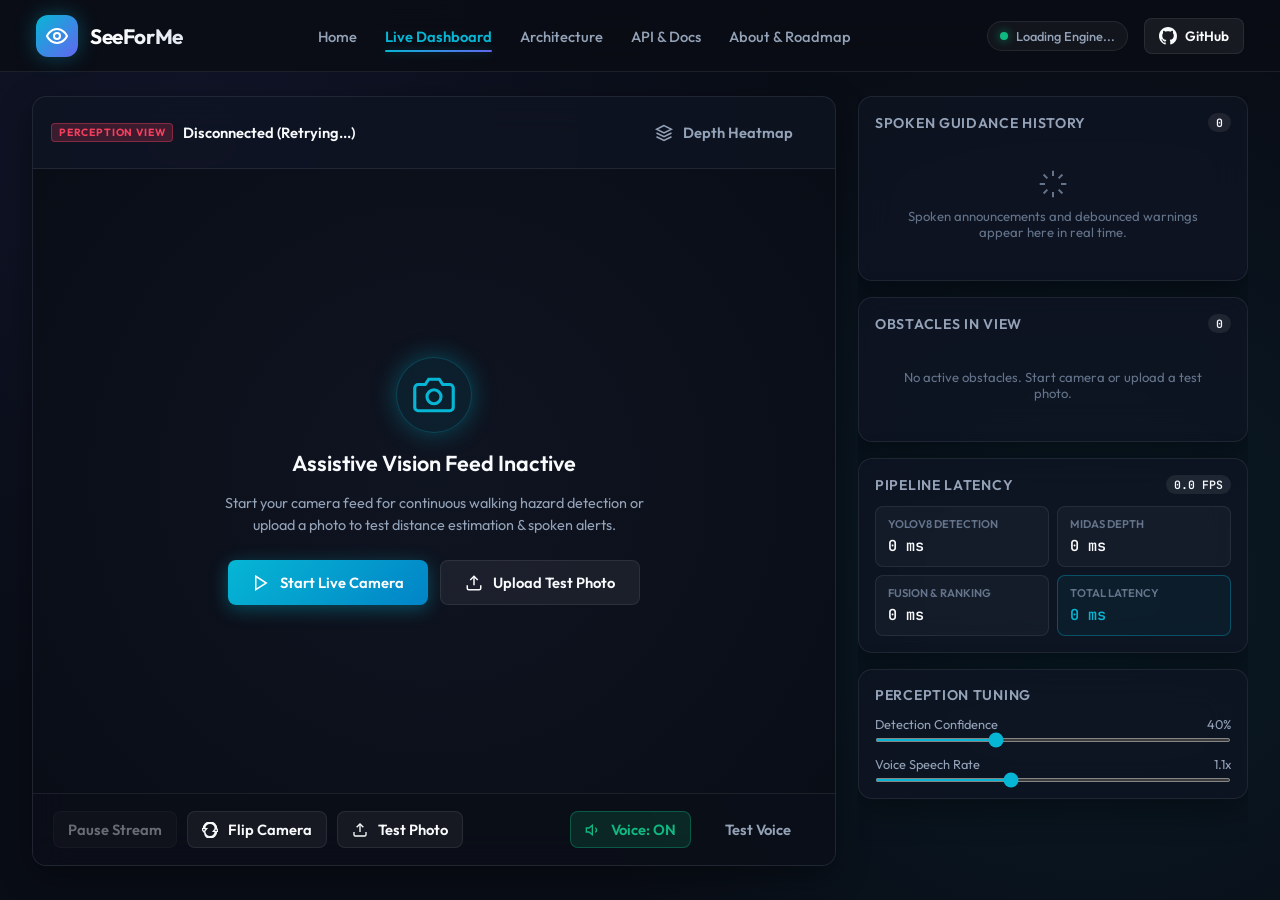
==== frontend/dashboard.html @ f96aa637 "feat: Add multi-page web platform and fix test image preview layer" ====
<!DOCTYPE html>
<html lang="en">
<head>
  <meta charset="UTF-8">
  <meta name="viewport" content="width=device-width, initial-scale=1.0">
  <title>Live Perception Console — SeeForMe</title>
  <link rel="preconnect" href="https://fonts.googleapis.com">
  <link rel="preconnect" href="https://fonts.gstatic.com" crossorigin>
  <link href="https://fonts.googleapis.com/css2?family=Outfit:wght@300;400;500;600;700&family=JetBrains+Mono:wght@400;500;600&display=swap" rel="stylesheet">
  <link rel="stylesheet" href="style.css">
</head>
<body class="page-wrapper">
  <!-- Global Top Navigation -->
  <header class="site-nav">
    <a href="index.html" class="brand-link">
      <div class="brand-icon">
        <svg width="24" height="24" viewBox="0 0 24 24" fill="none" stroke="currentColor" stroke-width="2">
          <path d="M2 12s3-7 10-7 10 7 10 7-3 7-10 7-10-7-10-7Z"/>
          <circle cx="12" cy="12" r="3"/>
        </svg>
      </div>
      <div class="brand-text">
        <h1>SeeForMe</h1>
      </div>
    </a>

    <ul class="nav-links" id="nav-links">
      <li><a href="index.html" class="nav-link">Home</a></li>
      <li><a href="dashboard.html" class="nav-link active">Live Dashboard</a></li>
      <li><a href="architecture.html" class="nav-link">Architecture</a></li>
      <li><a href="docs.html" class="nav-link">API & Docs</a></li>
      <li><a href="about.html" class="nav-link">About & Roadmap</a></li>
    </ul>

    <div class="nav-actions">
      <div class="status-pill" id="engine-status-pill">
        <span class="status-dot online" id="conn-dot"></span>
        <span id="hw-name">Loading Engine...</span>
      </div>
      <a href="https://github.com/jigyasaG01/SeeForMe" target="_blank" rel="noopener noreferrer" class="github-btn">
        <svg width="18" height="18" viewBox="0 0 24 24" fill="currentColor">
          <path d="M12 0C5.37 0 0 5.37 0 12c0 5.31 3.435 9.795 8.205 11.385.6.105.825-.255.825-.57 0-.285-.015-1.23-.015-2.235-3.015.555-3.795-.735-4.035-1.41-.135-.345-.72-1.41-1.23-1.695-.42-.225-1.02-.78-.015-.795.945-.015 1.62.87 1.845 1.23 1.08 1.815 2.805 1.305 3.495.99.105-.78.42-1.305.765-1.605-2.67-.3-5.46-1.335-5.46-5.925 0-1.305.465-2.385 1.23-3.225-.12-.3-.54-1.53.12-3.18 0 0 1.005-.315 3.3 1.23.96-.27 1.98-.405 3-.405s2.04.135 3 .405c2.295-1.56 3.3-1.23 3.3-1.23.66 1.65.24 2.88.12 3.18.765.84 1.23 1.905 1.23 3.225 0 4.605-2.805 5.625-5.475 5.925.435.375.81 1.095.81 2.22 0 1.605-.015 2.895-.015 3.3 0 .315.225.69.825.57A12.02 12.02 0 0024 12c0-6.63-5.37-12-12-12z"/>
        </svg>
        <span>GitHub</span>
      </a>
      <button class="mobile-menu-btn" id="mobile-menu-btn" aria-label="Toggle Menu">
        <svg width="24" height="24" viewBox="0 0 24 24" fill="none" stroke="currentColor" stroke-width="2">
          <line x1="3" y1="12" x2="21" y2="12"/>
          <line x1="3" y1="6" x2="21" y2="6"/>
          <line x1="3" y1="18" x2="21" y2="18"/>
        </svg>
      </button>
    </div>
  </header>

  <!-- Main Workspace Grid -->
  <main class="dashboard-main">
    <!-- Left: Vision Feeds Area -->
    <section class="viewport-section">
      <div class="video-container glass-panel">
        <div class="viewport-header">
          <div class="feed-title">
            <span class="live-tag">PERCEPTION VIEW</span>
            <span id="conn-status">Server Ready</span>
          </div>
          <div class="viewport-actions">
            <button id="toggle-depth-btn" class="btn btn-ghost" title="Toggle Depth Map Overlay">
              <svg width="18" height="18" viewBox="0 0 24 24" fill="none" stroke="currentColor" stroke-width="2">
                <polygon points="12 2 2 7 12 12 22 7 12 2"/>
                <polyline points="2 17 12 22 22 17"/>
                <polyline points="2 12 12 17 22 12"/>
              </svg>
              <span>Depth Heatmap</span>
            </button>
          </div>
        </div>

        <!-- Video, Preview Image & Overlay Canvas Container -->
        <div class="media-stage" id="media-stage">
          <video id="webcam" playsinline autoplay muted></video>
          <!-- Dedicated uploaded test image background layer -->
          <img id="preview-img" alt="Test Image Preview" />
          <!-- Depth colormap heatmap overlay -->
          <img id="depth-img" alt="Depth Heatmap" />
          <!-- Transparent bounding box & corridor canvas -->
          <canvas id="overlay-canvas"></canvas>

          <!-- Idle Cover -->
          <div class="viewport-idle-cover" id="idle-cover">
            <div class="idle-content">
              <div class="idle-icon-ring">
                <svg width="42" height="42" viewBox="0 0 24 24" fill="none" stroke="currentColor" stroke-width="1.8">
                  <path d="M23 19a2 2 0 0 1-2 2H3a2 2 0 0 1-2-2V8a2 2 0 0 1 2-2h4l2-3h6l2 3h4a2 2 0 0 1 2 2z"/>
                  <circle cx="12" cy="13" r="4"/>
                </svg>
              </div>
              <h3>Assistive Vision Feed Inactive</h3>
              <p>Start your camera feed for continuous walking hazard detection or upload a photo to test distance estimation & spoken alerts.</p>
              <div class="idle-actions">
                <button id="start-cam-btn" class="btn btn-primary">
                  <svg width="18" height="18" viewBox="0 0 24 24" fill="none" stroke="currentColor" stroke-width="2">
                    <polygon points="5 3 19 12 5 21 5 3"/>
                  </svg>
                  <span>Start Live Camera</span>
                </button>
                <label class="btn btn-secondary file-upload-btn">
                  <input type="file" id="file-input" accept="image/*" style="display:none;">
                  <svg width="18" height="18" viewBox="0 0 24 24" fill="none" stroke="currentColor" stroke-width="2">
                    <path d="M21 15v4a2 2 0 0 1-2 2H5a2 2 0 0 1-2-2v-4"/>
                    <polyline points="17 8 12 3 7 8"/>
                    <line x1="12" y1="3" x2="12" y2="15"/>
                  </svg>
                  <span>Upload Test Photo</span>
                </label>
              </div>
            </div>
          </div>

          <!-- Active Voice Toast Banner -->
          <div class="voice-alert-banner" id="voice-toast" style="display:none;">
            <div class="speaker-icon pulse">
              <svg width="22" height="22" viewBox="0 0 24 24" fill="none" stroke="currentColor" stroke-width="2">
                <polygon points="11 5 6 9 2 9 2 15 6 15 11 19 11 5"/>
                <path d="M19.07 4.93a10 10 0 0 1 0 14.14M15.54 8.46a5 5 0 0 1 0 7.07"/>
              </svg>
            </div>
            <div class="toast-content">
              <span class="toast-title">VOICE ALERT</span>
              <span class="toast-text" id="voice-toast-msg">Caution: Obstacle detected.</span>
            </div>
          </div>
        </div>

        <!-- Bottom Control Bar -->
        <div class="feed-controls">
          <div class="control-group">
            <button id="cam-toggle-stream-btn" class="btn btn-control" disabled>
              <span id="cam-toggle-text">Pause Stream</span>
            </button>
            <button id="cam-flip-btn" class="btn btn-control" title="Switch Front/Back Camera">
              <svg width="16" height="16" viewBox="0 0 24 24" fill="none" stroke="currentColor" stroke-width="2">
                <path d="M20 10c0-4.418-3.582-8-8-8s-8 3.582-8 8h3l-4 5-4-5h3c0-5.523 4.477-10 10-10s10 4.477 10 10z"/>
                <path d="M4 14c0 4.418 3.582 8 8 8s8-3.582 8-8h-3l4-5 4 5h-3c0 5.523-4.477 10-10 10S4 19.523 4 14z"/>
              </svg>
              <span>Flip Camera</span>
            </button>
            <label class="btn btn-control" title="Upload another test photo">
              <input type="file" id="file-input-inline" accept="image/*" style="display:none;" onchange="document.getElementById('file-input').files = this.files; document.getElementById('file-input').dispatchEvent(new Event('change'))">
              <svg width="16" height="16" viewBox="0 0 24 24" fill="none" stroke="currentColor" stroke-width="2">
                <path d="M21 15v4a2 2 0 0 1-2 2H5a2 2 0 0 1-2-2v-4"/>
                <polyline points="17 8 12 3 7 8"/>
                <line x1="12" y1="3" x2="12" y2="15"/>
              </svg>
              <span>Test Photo</span>
            </label>
          </div>

          <div class="control-group audio-controls">
            <button id="audio-toggle-btn" class="btn btn-control active-audio" title="Toggle Spoken Speech">
              <svg width="16" height="16" viewBox="0 0 24 24" fill="none" stroke="currentColor" stroke-width="2">
                <polygon points="11 5 6 9 2 9 2 15 6 15 11 19 11 5"/>
                <path d="M15.54 8.46a5 5 0 0 1 0 7.07"/>
              </svg>
              <span id="audio-btn-text">Voice: ON</span>
            </button>
            <button id="test-speech-btn" class="btn btn-ghost" title="Test Web Speech Synthesis">
              <span>Test Voice</span>
            </button>
          </div>
        </div>
      </div>
    </section>

    <!-- Right: Telemetry, Alerts & Settings -->
    <aside class="sidebar-section">
      <!-- Spoken Alerts Log Card -->
      <div class="card glass-panel alerts-card">
        <div class="card-header">
          <h3>Spoken Guidance History</h3>
          <span class="count-badge" id="alerts-count">0</span>
        </div>
        <div class="alerts-log-container" id="alerts-log">
          <div class="empty-state" id="empty-alerts-placeholder">
            <svg width="32" height="32" viewBox="0 0 24 24" fill="none" stroke="currentColor" stroke-width="1.5">
              <path d="M12 2v4m0 12v4M4.93 4.93l2.83 2.83m8.48 8.48l2.83 2.83M2 12h4m12 0h4M4.93 19.07l2.83-2.83m8.48-8.48l2.83-2.83"/>
            </svg>
            <p>Spoken announcements and debounced warnings appear here in real time.</p>
          </div>
        </div>
      </div>

      <!-- Real-time Obstacles in View -->
      <div class="card glass-panel objects-card">
        <div class="card-header">
          <h3>Obstacles in View</h3>
          <span class="count-badge" id="objects-count">0</span>
        </div>
        <div class="objects-list-container" id="objects-list">
          <div class="empty-state">
            <p>No active obstacles. Start camera or upload a test photo.</p>
          </div>
        </div>
      </div>

      <!-- Latency & Pipeline Metrics -->
      <div class="card glass-panel telemetry-card">
        <div class="card-header">
          <h3>Pipeline Latency</h3>
          <span class="count-badge"><span id="fps-val">0.0</span> FPS</span>
        </div>
        <div class="telemetry-grid">
          <div class="metric-box">
            <span class="metric-label">YOLOv8 Detection</span>
            <span class="metric-value" id="t-yolo">0 ms</span>
          </div>
          <div class="metric-box">
            <span class="metric-label">MiDaS Depth</span>
            <span class="metric-value" id="t-depth">0 ms</span>
          </div>
          <div class="metric-box">
            <span class="metric-label">Fusion & Ranking</span>
            <span class="metric-value" id="t-fusion">0 ms</span>
          </div>
          <div class="metric-box highlight">
            <span class="metric-label">Total Latency</span>
            <span class="metric-value" id="t-total">0 ms</span>
          </div>
        </div>
      </div>

      <!-- Tuning & Calibration Sliders -->
      <div class="card glass-panel settings-card">
        <div class="card-header">
          <h3>Perception Tuning</h3>
        </div>
        <div class="settings-content">
          <div class="slider-control">
            <div class="slider-header">
              <label for="conf-slider">Detection Confidence</label>
              <span id="conf-val-label">40%</span>
            </div>
            <input type="range" id="conf-slider" min="20" max="80" value="40" step="5">
          </div>

          <div class="slider-control">
            <div class="slider-header">
              <label for="rate-slider">Voice Speech Rate</label>
              <span id="rate-val-label">1.1x</span>
            </div>
            <input type="range" id="rate-slider" min="0.8" max="1.6" value="1.1" step="0.1">
          </div>
        </div>
      </div>
    </aside>
  </main>

  <script src="app.js"></script>
</body>
</html>
---- frontend/style.css ----
@import url('css/nav-footer.css');

:root {
  --bg-primary: #090d16;
  --bg-secondary: #0f1523;
  --bg-tertiary: #161e31;
  --panel-bg: rgba(15, 21, 35, 0.75);
  --panel-border: rgba(255, 255, 255, 0.08);
  --panel-hover: rgba(255, 255, 255, 0.14);

  --accent-cyan: #06b6d4;
  --accent-cyan-glow: rgba(6, 182, 212, 0.35);
  --accent-emerald: #10b981;
  --accent-amber: #f59e0b;
  --accent-rose: #f43f5e;
  --accent-indigo: #6366f1;

  --text-main: #f8fafc;
  --text-muted: #94a3b8;
  --text-faint: #64748b;

  --font-display: 'Outfit', -apple-system, BlinkMacSystemFont, sans-serif;
  --font-mono: 'JetBrains Mono', monospace;

  --radius-sm: 8px;
  --radius-md: 14px;
  --radius-lg: 24px;
}

* {
  box-sizing: border-box;
  margin: 0;
  padding: 0;
}

html {
  scroll-behavior: smooth;
}

body {
  background-color: var(--bg-primary);
  color: var(--text-main);
  font-family: var(--font-display);
  min-height: 100vh;
  overflow-x: hidden;
  background-image: 
    radial-gradient(circle at 15% 15%, rgba(99, 102, 241, 0.08) 0%, transparent 45%),
    radial-gradient(circle at 85% 65%, rgba(6, 182, 212, 0.08) 0%, transparent 45%);
}

.page-wrapper {
  display: flex;
  flex-direction: column;
  min-height: 100vh;
}

/* Glassmorphism panel helper */
.glass-panel {
  background: var(--panel-bg);
  backdrop-filter: blur(18px);
  -webkit-backdrop-filter: blur(18px);
  border: 1px solid var(--panel-border);
  border-radius: var(--radius-md);
  box-shadow: 0 10px 32px 0 rgba(0, 0, 0, 0.36);
  transition: border-color 0.25s ease, transform 0.25s ease, box-shadow 0.25s ease;
}

.glass-panel:hover {
  border-color: var(--panel-hover);
}

/* Container */
.container {
  max-width: 1240px;
  margin: 0 auto;
  padding: 0 24px;
}

/* Section Spacing */
.section {
  padding: 90px 0;
}

.section-alt {
  background: rgba(15, 21, 35, 0.4);
  border-top: 1px solid var(--panel-border);
  border-bottom: 1px solid var(--panel-border);
}

.section-header {
  text-align: center;
  max-width: 680px;
  margin: 0 auto 56px;
}

.section-tag {
  display: inline-block;
  font-size: 0.75rem;
  font-weight: 700;
  text-transform: uppercase;
  letter-spacing: 0.1em;
  color: var(--accent-cyan);
  background: rgba(6, 182, 212, 0.12);
  border: 1px solid rgba(6, 182, 212, 0.25);
  padding: 4px 12px;
  border-radius: 20px;
  margin-bottom: 14px;
}

.section-title {
  font-size: 2.3rem;
  font-weight: 700;
  letter-spacing: -0.02em;
  line-height: 1.25;
  margin-bottom: 16px;
  background: linear-gradient(135deg, #ffffff 0%, #cbd5e1 100%);
  -webkit-background-clip: text;
  -webkit-text-fill-color: transparent;
}

.section-subtitle {
  font-size: 1.05rem;
  color: var(--text-muted);
  line-height: 1.6;
}

/* Hero Section */
.hero {
  padding: 90px 0 100px;
  position: relative;
  overflow: hidden;
}

.hero-grid {
  display: grid;
  grid-template-columns: 1.15fr 0.85fr;
  gap: 56px;
  align-items: center;
}

@media (max-width: 960px) {
  .hero-grid {
    grid-template-columns: 1fr;
    gap: 40px;
  }
}

.hero-content {
  display: flex;
  flex-direction: column;
  gap: 20px;
}

.hero-pill {
  display: inline-flex;
  align-items: center;
  gap: 8px;
  background: rgba(6, 182, 212, 0.1);
  border: 1px solid rgba(6, 182, 212, 0.3);
  padding: 6px 14px;
  border-radius: 24px;
  width: fit-content;
  font-size: 0.82rem;
  font-weight: 600;
  color: var(--accent-cyan);
}

.hero-title {
  font-size: 3.4rem;
  font-weight: 800;
  line-height: 1.12;
  letter-spacing: -0.03em;
}

@media (max-width: 600px) {
  .hero-title {
    font-size: 2.5rem;
  }
}

.gradient-text {
  background: linear-gradient(135deg, var(--accent-cyan), #38bdf8, var(--accent-indigo));
  -webkit-background-clip: text;
  -webkit-text-fill-color: transparent;
}

.hero-desc {
  font-size: 1.15rem;
  color: var(--text-muted);
  line-height: 1.6;
  max-width: 580px;
}

.hero-ctas {
  display: flex;
  align-items: center;
  gap: 16px;
  margin-top: 10px;
  flex-wrap: wrap;
}

.hero-stats {
  display: grid;
  grid-template-columns: repeat(3, 1fr);
  gap: 18px;
  margin-top: 24px;
  padding-top: 24px;
  border-top: 1px solid var(--panel-border);
}

.stat-item h3 {
  font-size: 1.8rem;
  font-weight: 700;
  color: var(--text-main);
  font-family: var(--font-mono);
}

.stat-item p {
  font-size: 0.82rem;
  color: var(--text-faint);
  text-transform: uppercase;
  letter-spacing: 0.05em;
  margin-top: 4px;
}

/* Hero Visual Card / Floating Mockup */
.hero-visual {
  position: relative;
}

.mockup-card {
  padding: 24px;
  border-radius: var(--radius-lg);
  background: linear-gradient(145deg, rgba(16, 22, 36, 0.9), rgba(10, 13, 22, 0.95));
  border: 1px solid rgba(6, 182, 212, 0.25);
  box-shadow: 0 20px 50px rgba(0, 0, 0, 0.5), 0 0 30px var(--accent-cyan-glow);
}

.mockup-header {
  display: flex;
  align-items: center;
  justify-content: space-between;
  margin-bottom: 20px;
  padding-bottom: 14px;
  border-bottom: 1px solid var(--panel-border);
}

.mockup-dots {
  display: flex;
  gap: 6px;
}

.mockup-dot {
  width: 10px;
  height: 10px;
  border-radius: 50%;
}

.mockup-dot.red { background: #ef4444; }
.mockup-dot.yellow { background: #f59e0b; }
.mockup-dot.green { background: #10b981; }

.mockup-feed-preview {
  position: relative;
  border-radius: var(--radius-sm);
  overflow: hidden;
  background: #020617;
  border: 1px solid var(--panel-border);
  height: 250px;
  display: flex;
  align-items: center;
  justify-content: center;
}

.mockup-alert-float {
  position: absolute;
  bottom: 16px;
  left: 16px;
  right: 16px;
  background: rgba(16, 22, 36, 0.9);
  backdrop-filter: blur(12px);
  border: 1px solid var(--accent-cyan);
  padding: 12px 16px;
  border-radius: 12px;
  display: flex;
  align-items: center;
  gap: 12px;
  box-shadow: 0 6px 20px rgba(0, 0, 0, 0.4);
}

/* Feature Cards Grid */
.features-grid {
  display: grid;
  grid-template-columns: repeat(auto-fit, minmax(260px, 1fr));
  gap: 24px;
}

.feature-card {
  padding: 32px 26px;
  display: flex;
  flex-direction: column;
  gap: 16px;
  border-radius: var(--radius-md);
  position: relative;
  overflow: hidden;
}

.feature-card:hover {
  transform: translateY(-4px);
  box-shadow: 0 16px 36px rgba(0, 0, 0, 0.4);
}

.feature-icon-box {
  width: 48px;
  height: 48px;
  border-radius: 12px;
  display: flex;
  align-items: center;
  justify-content: center;
  color: #fff;
}

.icon-cyan {
  background: linear-gradient(135deg, var(--accent-cyan), #0284c7);
  box-shadow: 0 0 16px var(--accent-cyan-glow);
}

.icon-emerald {
  background: linear-gradient(135deg, var(--accent-emerald), #059669);
  box-shadow: 0 0 16px rgba(16, 185, 129, 0.35);
}

.icon-amber {
  background: linear-gradient(135deg, var(--accent-amber), #d97706);
  box-shadow: 0 0 16px rgba(245, 158, 11, 0.35);
}

.icon-indigo {
  background: linear-gradient(135deg, var(--accent-indigo), #4f46e5);
  box-shadow: 0 0 16px rgba(99, 102, 241, 0.35);
}

.feature-card h3 {
  font-size: 1.22rem;
  font-weight: 600;
  color: var(--text-main);
}

.feature-card p {
  color: var(--text-muted);
  font-size: 0.92rem;
  line-height: 1.55;
}

/* Interactive Pipeline Stepper */
.stepper-container {
  display: grid;
  grid-template-columns: 320px 1fr;
  gap: 32px;
  align-items: start;
}

@media (max-width: 860px) {
  .stepper-container {
    grid-template-columns: 1fr;
  }
}

.stepper-nav {
  display: flex;
  flex-direction: column;
  gap: 10px;
}

.step-btn {
  display: flex;
  align-items: center;
  gap: 14px;
  padding: 16px 20px;
  border-radius: var(--radius-sm);
  background: rgba(255, 255, 255, 0.03);
  border: 1px solid var(--panel-border);
  color: var(--text-muted);
  cursor: pointer;
  text-align: left;
  font-family: inherit;
  font-size: 0.92rem;
  font-weight: 600;
  transition: all 0.2s ease;
}

.step-btn:hover {
  background: rgba(255, 255, 255, 0.07);
  color: var(--text-main);
}

.step-btn.active {
  background: rgba(6, 182, 212, 0.12);
  border-color: var(--accent-cyan);
  color: #fff;
  box-shadow: 0 0 16px var(--accent-cyan-glow);
}

.step-num {
  width: 28px;
  height: 28px;
  border-radius: 50%;
  background: rgba(255, 255, 255, 0.1);
  display: flex;
  align-items: center;
  justify-content: center;
  font-family: var(--font-mono);
  font-size: 0.8rem;
}

.step-btn.active .step-num {
  background: var(--accent-cyan);
  color: #000;
  font-weight: 700;
}

.step-display {
  padding: 32px;
  border-radius: var(--radius-md);
  min-height: 380px;
  display: flex;
  flex-direction: column;
  justify-content: space-between;
}

.step-info h4 {
  font-size: 1.4rem;
  font-weight: 700;
  margin-bottom: 12px;
}

.step-info p {
  color: var(--text-muted);
  font-size: 0.95rem;
  line-height: 1.6;
  margin-bottom: 20px;
}

/* Code Snippet Box */
.code-box {
  background: #060910;
  border: 1px solid var(--panel-border);
  border-radius: var(--radius-sm);
  padding: 16px 20px;
  font-family: var(--font-mono);
  font-size: 0.86rem;
  color: #e2e8f0;
  overflow-x: auto;
  position: relative;
}

.code-badge {
  position: absolute;
  top: 10px;
  right: 12px;
  font-size: 0.7rem;
  color: var(--text-faint);
  text-transform: uppercase;
}

/* FAQ Accordion */
.faq-grid {
  max-width: 800px;
  margin: 0 auto;
  display: flex;
  flex-direction: column;
  gap: 14px;
}

.faq-item {
  border: 1px solid var(--panel-border);
  border-radius: var(--radius-sm);
  background: var(--panel-bg);
  overflow: hidden;
  transition: all 0.2s ease;
}

.faq-item.open {
  border-color: var(--panel-hover);
  background: rgba(255, 255, 255, 0.05);
}

.faq-question {
  padding: 20px 24px;
  width: 100%;
  display: flex;
  align-items: center;
  justify-content: space-between;
  background: none;
  border: none;
  color: var(--text-main);
  font-family: inherit;
  font-size: 1.05rem;
  font-weight: 600;
  text-align: left;
  cursor: pointer;
}

.faq-icon {
  transition: transform 0.3s ease;
}

.faq-item.open .faq-icon {
  transform: rotate(180deg);
}

.faq-answer {
  padding: 0 24px 22px;
  color: var(--text-muted);
  font-size: 0.94rem;
  line-height: 1.6;
  display: none;
}

.faq-item.open .faq-answer {
  display: block;
}

/* Buttons */
.btn {
  display: inline-flex;
  align-items: center;
  justify-content: center;
  gap: 10px;
  font-family: var(--font-display);
  font-size: 0.92rem;
  font-weight: 600;
  padding: 12px 24px;
  border-radius: var(--radius-sm);
  cursor: pointer;
  text-decoration: none;
  transition: all 0.2s ease;
  border: none;
}

.btn-primary {
  background: linear-gradient(135deg, var(--accent-cyan), #0284c7);
  color: #fff;
  box-shadow: 0 4px 18px var(--accent-cyan-glow);
}

.btn-primary:hover {
  transform: translateY(-2px);
  box-shadow: 0 6px 24px var(--accent-cyan-glow);
}

.btn-secondary {
  background: rgba(255, 255, 255, 0.06);
  color: var(--text-main);
  border: 1px solid var(--panel-border);
}

.btn-secondary:hover {
  background: rgba(255, 255, 255, 0.12);
  border-color: var(--panel-hover);
  transform: translateY(-2px);
}

.btn-lg {
  padding: 14px 28px;
  font-size: 1rem;
}

/* Tech Spec Badges */
.badges-cloud {
  display: flex;
  flex-wrap: wrap;
  gap: 12px;
  justify-content: center;
}

.tech-badge {
  display: flex;
  align-items: center;
  gap: 10px;
  padding: 10px 18px;
  background: rgba(255, 255, 255, 0.04);
  border: 1px solid var(--panel-border);
  border-radius: 30px;
  font-size: 0.88rem;
  font-weight: 500;
  color: var(--text-main);
}

/* Call to action section */
.cta-banner {
  background: radial-gradient(circle at center, rgba(6, 182, 212, 0.12), rgba(15, 21, 35, 0.95));
  border: 1px solid rgba(6, 182, 212, 0.3);
  border-radius: var(--radius-lg);
  padding: 64px 36px;
  text-align: center;
  max-width: 980px;
  margin: 0 auto;
  box-shadow: 0 20px 60px rgba(0, 0, 0, 0.4);
}

.cta-banner h2 {
  font-size: 2.4rem;
  font-weight: 800;
  margin-bottom: 16px;
}

.cta-banner p {
  color: var(--text-muted);
  font-size: 1.05rem;
  max-width: 580px;
  margin: 0 auto 32px;
  line-height: 1.6;
}

/* Dashboard Specific Layout Styles (for dashboard.html) */
.dashboard-main {
  flex: 1;
  display: grid;
  grid-template-columns: 1fr 390px;
  gap: 22px;
  padding: 24px 32px;
  max-width: 1720px;
  width: 100%;
  margin: 0 auto;
}

@media (max-width: 1080px) {
  .dashboard-main {
    grid-template-columns: 1fr;
    padding: 16px;
  }
}

.video-container {
  position: relative;
  display: flex;
  flex-direction: column;
  overflow: hidden;
  height: calc(100vh - 130px);
  min-height: 560px;
}

.viewport-header {
  display: flex;
  align-items: center;
  justify-content: space-between;
  padding: 14px 18px;
  border-bottom: 1px solid var(--panel-border);
}

.feed-title {
  display: flex;
  align-items: center;
  gap: 10px;
  font-weight: 600;
  font-size: 0.92rem;
}

.live-tag {
  background: rgba(244, 63, 94, 0.2);
  color: var(--accent-rose);
  border: 1px solid rgba(244, 63, 94, 0.4);
  font-size: 0.65rem;
  font-weight: 700;
  letter-spacing: 0.08em;
  padding: 2px 7px;
  border-radius: 4px;
}

.media-stage {
  position: relative;
  flex: 1;
  background: #020611;
  display: flex;
  align-items: center;
  justify-content: center;
  overflow: hidden;
}

#webcam, #preview-img, #overlay-canvas, #depth-img {
  position: absolute;
  top: 0;
  left: 0;
  width: 100%;
  height: 100%;
  object-fit: contain;
}

#webcam {
  z-index: 1;
}

#preview-img {
  z-index: 2;
  display: none;
}

#depth-img {
  z-index: 3;
  opacity: 0.88;
  filter: contrast(1.1);
  display: none;
}

#overlay-canvas {
  z-index: 10;
  pointer-events: none;
}

.viewport-idle-cover {
  position: absolute;
  inset: 0;
  background: radial-gradient(circle at center, rgba(16, 21, 34, 0.95), rgba(9, 13, 22, 0.98));
  display: flex;
  align-items: center;
  justify-content: center;
  z-index: 20;
  padding: 24px;
}

.idle-content {
  text-align: center;
  max-width: 440px;
  display: flex;
  flex-direction: column;
  align-items: center;
  gap: 16px;
}

.idle-icon-ring {
  width: 76px;
  height: 76px;
  border-radius: 50%;
  background: rgba(6, 182, 212, 0.08);
  border: 1px solid rgba(6, 182, 212, 0.25);
  display: flex;
  align-items: center;
  justify-content: center;
  color: var(--accent-cyan);
  box-shadow: 0 0 24px var(--accent-cyan-glow);
}

.idle-content h3 {
  font-size: 1.35rem;
  font-weight: 600;
}

.idle-content p {
  color: var(--text-muted);
  font-size: 0.9rem;
  line-height: 1.5;
}

.idle-actions {
  display: flex;
  gap: 12px;
  margin-top: 8px;
  flex-wrap: wrap;
  justify-content: center;
}

.voice-alert-banner {
  position: absolute;
  bottom: 20px;
  left: 50%;
  transform: translateX(-50%);
  background: rgba(16, 22, 36, 0.9);
  border: 1px solid var(--accent-cyan);
  box-shadow: 0 8px 32px var(--accent-cyan-glow);
  backdrop-filter: blur(12px);
  padding: 12px 22px;
  border-radius: 30px;
  display: flex;
  align-items: center;
  gap: 14px;
  z-index: 30;
  max-width: 90%;
  animation: slide-up 0.3s cubic-bezier(0.16, 1, 0.3, 1);
}

@keyframes slide-up {
  from { opacity: 0; transform: translate(-50%, 15px); }
  to { opacity: 1; transform: translate(-50%, 0); }
}

.speaker-icon {
  color: var(--accent-cyan);
  display: flex;
  align-items: center;
}

.toast-content {
  display: flex;
  flex-direction: column;
}

.toast-title {
  font-size: 0.65rem;
  font-weight: 700;
  letter-spacing: 0.08em;
  color: var(--accent-cyan);
}

.toast-text {
  font-size: 0.95rem;
  font-weight: 600;
  color: #fff;
}

.feed-controls {
  padding: 14px 20px;
  border-top: 1px solid var(--panel-border);
  display: flex;
  align-items: center;
  justify-content: space-between;
  background: rgba(10, 13, 20, 0.7);
}

.control-group {
  display: flex;
  align-items: center;
  gap: 10px;
}

.btn-control {
  background: rgba(255, 255, 255, 0.05);
  color: var(--text-main);
  border: 1px solid var(--panel-border);
  padding: 8px 14px;
}

.btn-control:hover:not(:disabled) {
  background: rgba(255, 255, 255, 0.1);
  border-color: var(--panel-hover);
}

.btn-control:disabled {
  opacity: 0.4;
  cursor: not-allowed;
}

.btn-control.active-audio {
  background: rgba(16, 185, 129, 0.15);
  color: var(--accent-emerald);
  border-color: rgba(16, 185, 129, 0.35);
}

.btn-ghost {
  background: transparent;
  color: var(--text-muted);
}

.btn-ghost:hover {
  color: var(--text-main);
  background: rgba(255, 255, 255, 0.05);
}

.sidebar-section {
  display: flex;
  flex-direction: column;
  gap: 16px;
  overflow-y: auto;
  max-height: calc(100vh - 130px);
}

.card {
  padding: 16px;
  display: flex;
  flex-direction: column;
}

.card-header {
  display: flex;
  align-items: center;
  justify-content: space-between;
  margin-bottom: 12px;
}

.card-header h3 {
  font-size: 0.88rem;
  font-weight: 600;
  text-transform: uppercase;
  letter-spacing: 0.05em;
  color: var(--text-muted);
}

.count-badge {
  font-size: 0.72rem;
  font-family: var(--font-mono);
  font-weight: 600;
  background: rgba(255, 255, 255, 0.08);
  padding: 2px 8px;
  border-radius: 12px;
  color: var(--text-main);
}

.alerts-log-container {
  display: flex;
  flex-direction: column;
  gap: 8px;
  max-height: 180px;
  overflow-y: auto;
}

.alert-item {
  display: flex;
  align-items: flex-start;
  gap: 10px;
  background: rgba(255, 255, 255, 0.03);
  border-left: 3px solid var(--accent-cyan);
  padding: 8px 12px;
  border-radius: 4px;
  font-size: 0.84rem;
  animation: fade-in 0.25s ease;
}

.alert-item.urgent {
  border-left-color: var(--accent-rose);
  background: rgba(244, 63, 94, 0.08);
}

.alert-time {
  font-family: var(--font-mono);
  font-size: 0.72rem;
  color: var(--text-faint);
  margin-top: 2px;
}

.alert-text {
  flex: 1;
  color: var(--text-main);
  font-weight: 500;
}

@keyframes fade-in {
  from { opacity: 0; transform: translateY(-4px); }
  to { opacity: 1; transform: translateY(0); }
}

.objects-list-container {
  display: flex;
  flex-direction: column;
  gap: 6px;
  max-height: 150px;
  overflow-y: auto;
}

.object-pill {
  display: flex;
  align-items: center;
  justify-content: space-between;
  background: rgba(255, 255, 255, 0.04);
  padding: 6px 12px;
  border-radius: 6px;
  font-size: 0.82rem;
}

.obj-name {
  font-weight: 600;
  text-transform: capitalize;
}

.obj-meta {
  display: flex;
  align-items: center;
  gap: 8px;
}

.dist-tag {
  font-family: var(--font-mono);
  font-size: 0.75rem;
  font-weight: 600;
  padding: 2px 6px;
  border-radius: 4px;
  background: rgba(6, 182, 212, 0.15);
  color: var(--accent-cyan);
}

.dist-tag.close {
  background: rgba(244, 63, 94, 0.2);
  color: var(--accent-rose);
}

.bearing-tag {
  color: var(--text-muted);
  font-size: 0.74rem;
}

.telemetry-grid {
  display: grid;
  grid-template-columns: 1fr 1fr;
  gap: 8px;
}

.metric-box {
  background: rgba(255, 255, 255, 0.03);
  border: 1px solid var(--panel-border);
  padding: 10px 12px;
  border-radius: 8px;
  display: flex;
  flex-direction: column;
  gap: 4px;
}

.metric-box.highlight {
  border-color: rgba(6, 182, 212, 0.35);
  background: rgba(6, 182, 212, 0.05);
}

.metric-label {
  font-size: 0.7rem;
  font-weight: 600;
  color: var(--text-faint);
  text-transform: uppercase;
}

.metric-value {
  font-family: var(--font-mono);
  font-size: 0.95rem;
  font-weight: 600;
  color: var(--text-main);
}

.metric-box.highlight .metric-value {
  color: var(--accent-cyan);
}

.settings-content {
  display: flex;
  flex-direction: column;
  gap: 14px;
}

.slider-control {
  display: flex;
  flex-direction: column;
  gap: 6px;
}

.slider-header {
  display: flex;
  justify-content: space-between;
  font-size: 0.8rem;
  color: var(--text-muted);
}

input[type="range"] {
  accent-color: var(--accent-cyan);
  height: 4px;
  border-radius: 2px;
  background: rgba(255, 255, 255, 0.1);
  cursor: pointer;
}

.empty-state {
  text-align: center;
  color: var(--text-faint);
  font-size: 0.82rem;
  padding: 24px 12px;
  display: flex;
  flex-direction: column;
  align-items: center;
  gap: 8px;
}
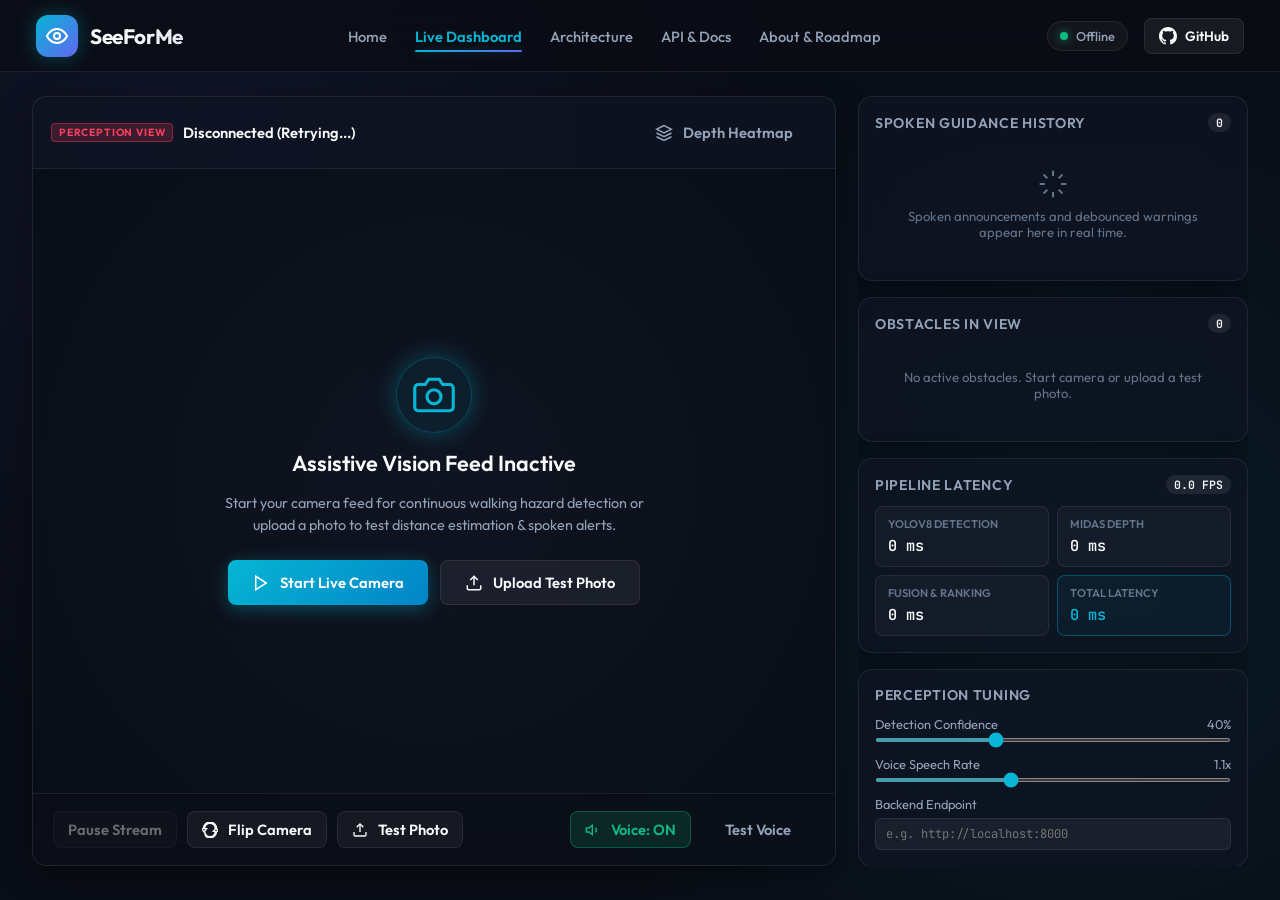
==== commit f564f05e: "chore: Add vercel.json configuration and dynamic backend endpoint support" ====
--- a/frontend/dashboard.html
+++ b/frontend/dashboard.html
@@ -249,6 +249,13 @@
             </div>
             <input type="range" id="rate-slider" min="0.8" max="1.6" value="1.1" step="0.1">
           </div>
+
+          <div class="slider-control">
+            <div class="slider-header">
+              <label for="backend-url-input">Backend Endpoint</label>
+            </div>
+            <input type="text" id="backend-url-input" placeholder="e.g. http://localhost:8000" style="background: rgba(255, 255, 255, 0.05); border: 1px solid var(--panel-border); border-radius: 6px; padding: 7px 10px; color: #fff; font-family: var(--font-mono); font-size: 0.76rem; width: 100%;">
+          </div>
         </div>
       </div>
     </aside>
